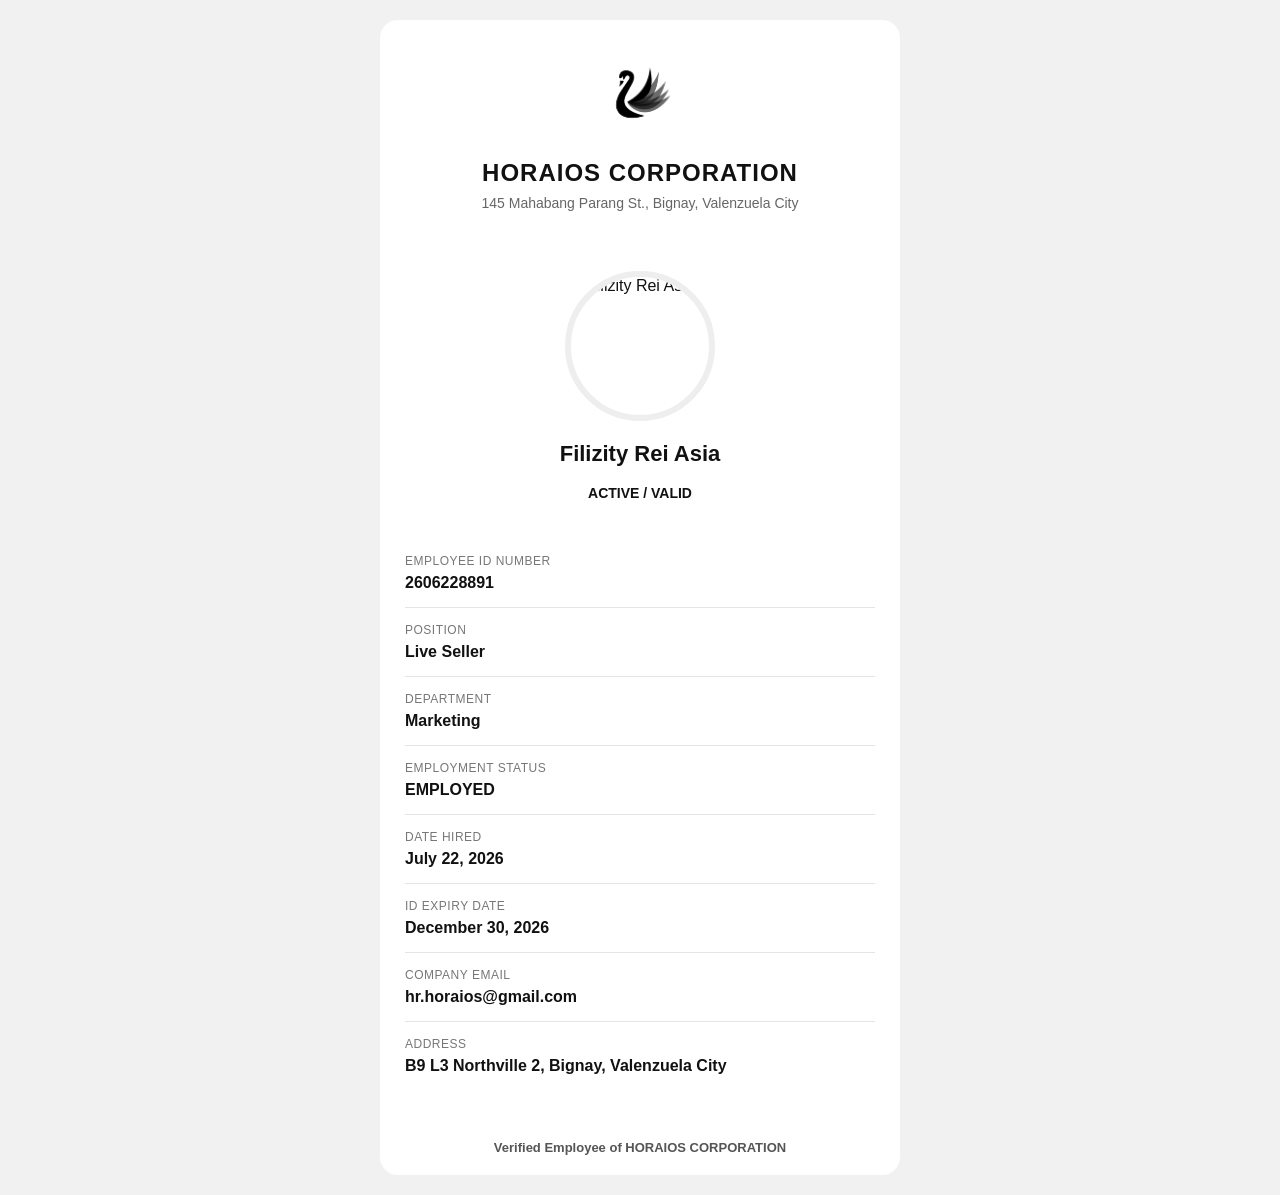
==== felizity.html @ ccdc163e "Rename filizity.html to felizity.html" ====
<!DOCTYPE html>
<html lang="en">
<head>
    <meta charset="UTF-8">
    <meta name="viewport" content="width=device-width, initial-scale=1.0">
    <title>Employee Profile | HORAIOS CORPORATION</title>
    <link rel="stylesheet" href="style.css">
</head>
<body>

<div class="profile-container">

    <div class="company-header">
        <img src="logo.png" alt="HORAIOS CORPORATION Logo" class="logo">

        <h1>HORAIOS CORPORATION</h1>

        <p>145 Mahabang Parang St., Bignay, Valenzuela City</p>
    </div>

    <div class="employee-card">

        <img src="Felizity.png"
             alt="Filizity Rei Asia"
             class="employee-photo">

        <h2>Filizity Rei Asia</h2>

        <div id="status" class="status">
            ACTIVE / VALID
        </div>

        <div class="details">

            <div class="info-box">
                <label>Employee ID Number</label>
                <p>2606228891</p>
            </div>

            <div class="info-box">
                <label>Position</label>
                <p>Live Seller</p>
            </div>

            <div class="info-box">
                <label>Department</label>
                <p>Marketing</p>
            </div>

            <div class="info-box">
                <label>Employment Status</label>
                <p>EMPLOYED</p>
            </div>

            <div class="info-box">
                <label>Date Hired</label>
                <p>July 22, 2026</p>
            </div>

            <div class="info-box">
                <label>ID Expiry Date</label>
                <p>December 30, 2026</p>
            </div>

            <div class="info-box">
                <label>Company Email</label>
                <p>hr.horaios@gmail.com</p>
            </div>

            <div class="info-box">
                <label>Address</label>
                <p>B9 L3 Northville 2, Bignay, Valenzuela City</p>
            </div>

        </div>

    </div>

    <footer>
        <strong>Verified Employee of HORAIOS CORPORATION</strong>
    </footer>

</div>

</body>
</html>
---- style.css ----
* {
    box-sizing: border-box;
}


body {

    margin: 0;

    padding: 20px;

    background: #f1f1f1;

    font-family: Arial, Helvetica, sans-serif;

    color: #111;

}


.profile-container {

    width: 100%;

    max-width: 520px;

    margin: auto;

}


/* COMPANY HEADER */

.company-header {

    background: #ffffff;

    text-align: center;

    padding: 30px 20px;

    border-radius: 18px 18px 0 0;

}


.logo {

    width: 90px;

    height: 90px;

    object-fit: contain;

}


.company-header h1 {

    margin: 15px 0 8px;

    font-size: 24px;

    letter-spacing: 1px;

}


.company-header p {

    margin: 0;

    color: #666;

    font-size: 14px;

}



/* EMPLOYEE CARD */

.employee-card {

    background: #ffffff;

    padding: 30px 25px;

}



.employee-photo {

    width: 150px;

    height: 150px;

    object-fit: cover;

    border-radius: 50%;

    display: block;

    margin: auto;

    border: 6px solid #eeeeee;

}


.employee-card h2 {

    text-align: center;

    margin: 20px 0 10px;

    font-size: 22px;

}



/* STATUS */

.status {

    width: fit-content;

    margin: auto;

    padding: 8px 25px;

    border-radius: 30px;

    font-size: 14px;

    font-weight: bold;

}



/* DETAILS */

.details {

    margin-top: 30px;

}


.info-box {

    padding: 15px 0;

    border-bottom: 1px solid #e5e5e5;

}


.info-box:last-child {

    border-bottom: none;

}



.info-box label {

    display: block;

    color: #777;

    font-size: 12px;

    text-transform: uppercase;

    letter-spacing: .5px;

}


.info-box p {

    margin: 6px 0 0;

    font-size: 16px;

    font-weight: 600;

}



/* FOOTER */

footer {

    background: #ffffff;

    text-align: center;

    padding: 20px;

    font-size: 13px;

    color: #555;

    border-radius: 0 0 18px 18px;

}



/* MOBILE OPTIMIZATION */

@media(max-width:480px){

    body {

        padding: 10px;

    }


    .company-header h1 {

        font-size: 20px;

    }


    .employee-card {

        padding: 25px 20px;

    }

}
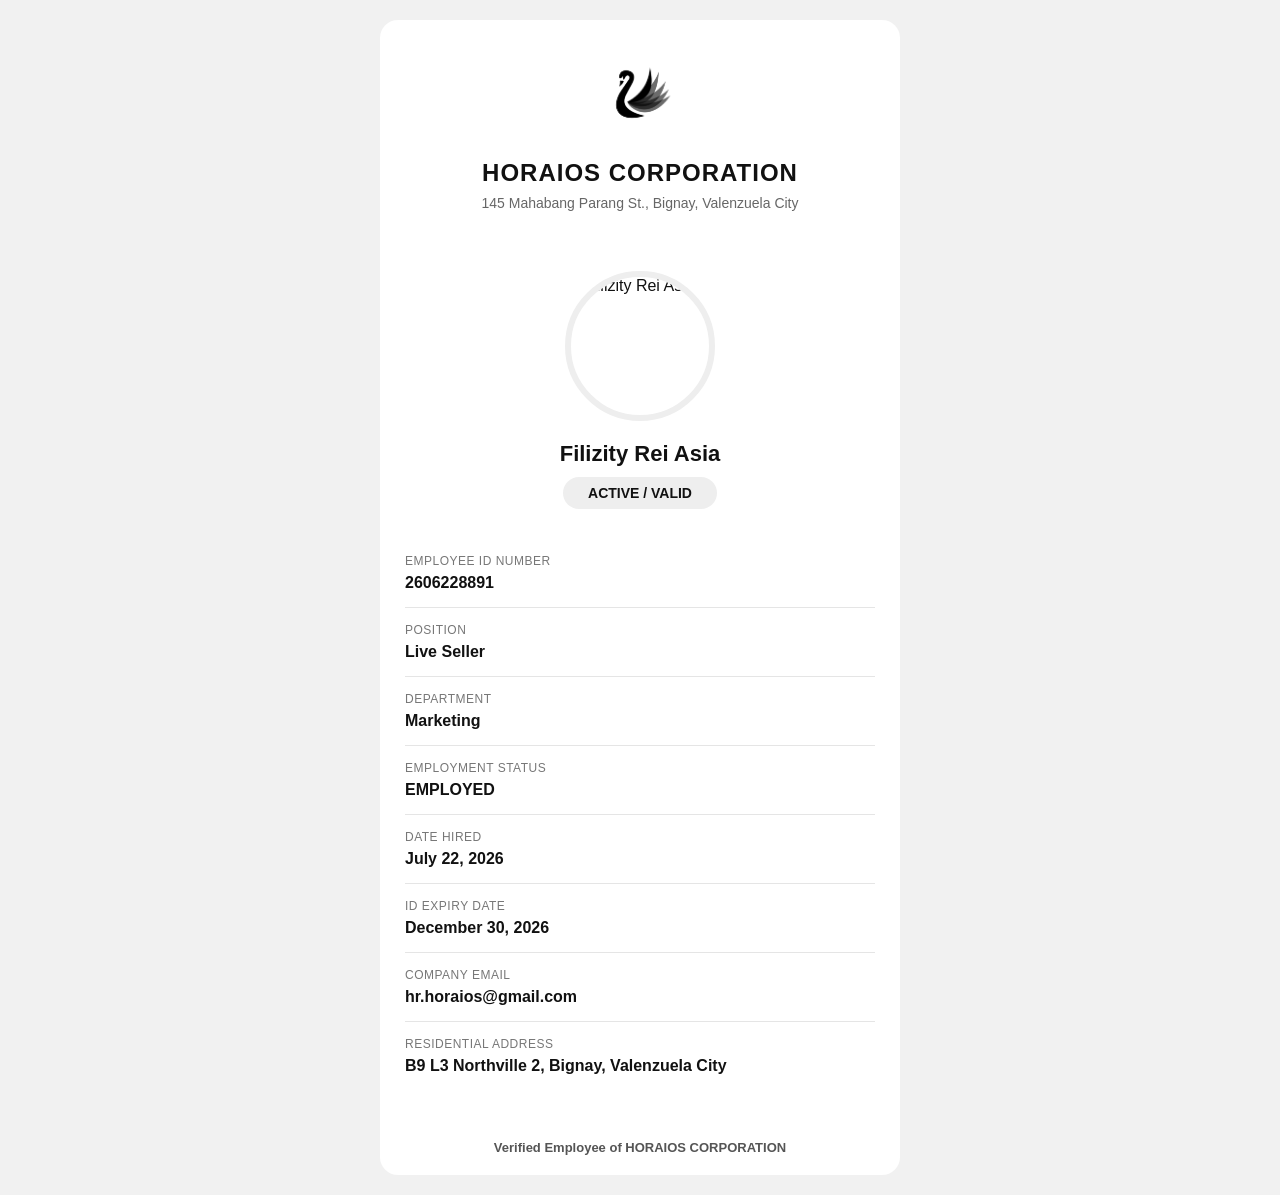
==== commit 14e9e6d5: "filizity-rei-asia.html Add filizity-rei-asia.html" ====
--- a/felizity.html
+++ b/felizity.html
@@ -11,7 +11,9 @@
 <div class="profile-container">
 
     <div class="company-header">
-        <img src="logo.png" alt="HORAIOS CORPORATION Logo" class="logo">
+        <img src="logo.png"
+             alt="HORAIOS CORPORATION Logo"
+             class="logo">
 
         <h1>HORAIOS CORPORATION</h1>
 
@@ -20,14 +22,14 @@
 
     <div class="employee-card">
 
-        <img src="Felizity.png"
+        <img src="filizity.jpg"
              alt="Filizity Rei Asia"
              class="employee-photo">
 
         <h2>Filizity Rei Asia</h2>
 
         <div id="status" class="status">
-            ACTIVE / VALID
+            Checking Status...
         </div>
 
         <div class="details">
@@ -68,7 +70,7 @@
             </div>
 
             <div class="info-box">
-                <label>Address</label>
+                <label>Residential Address</label>
                 <p>B9 L3 Northville 2, Bignay, Valenzuela City</p>
             </div>
 
@@ -82,5 +84,7 @@
 
 </div>
 
+<script src="script.js"></script>
+
 </body>
 </html>
